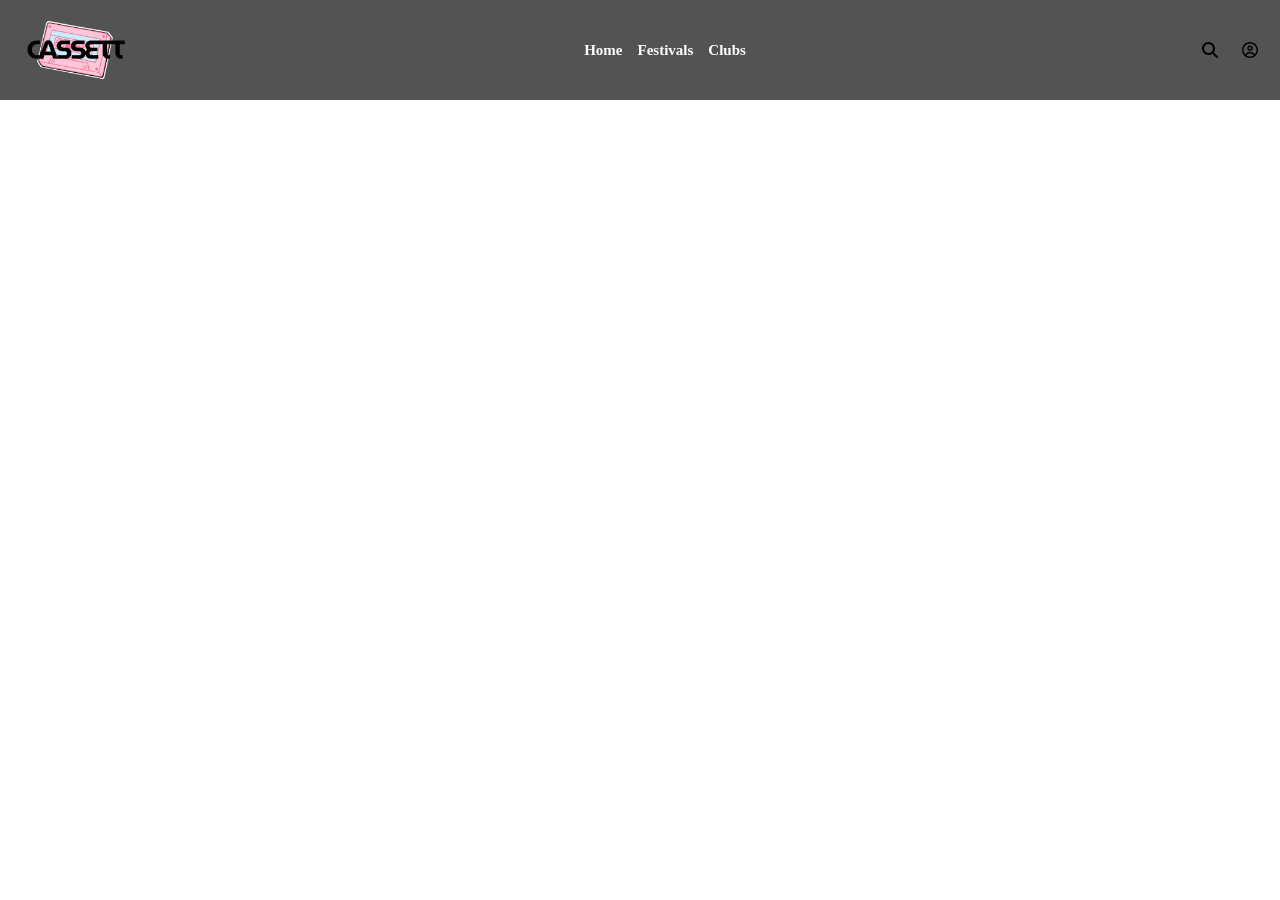
==== clubs.html @ 940c4e85 "festivals" ====
<!DOCTYPE html>
<html lang="en">
<head>
    <meta charset="UTF-8">
    <meta name="viewport" content="width=device-width, initial-scale=1.0">
    <title>Document</title>

    <link rel="stylesheet" href="clubs.css">
    <link rel="stylesheet" href="style.css">




</head>
<body>

    <header>

         <nav class="navegacion">

            <a href=""><img class="logo" src="./img/2.png" alt=""></a>

            <ul class="menu">

                <li><a href="index.html">Home</a></li>
                <li><a href="festivals.html">Festivals</a></li>
                <li><a href="clubs.html">Clubs</a></li>

            </ul>

            <ul class="compras">

                <a href=""><img class="menucompras" src="./img/magnifying-glass-solid-full.svg" alt=""></a>
                <a href=""><img class="menucompras" src="./img/circle-user-regular-full.svg" alt=""></a>

            </ul>

        </nav>
    </header>

    <main></main>

    <footer></footer>
    
</body>
</html>
---- style.css ----
*{

    padding: 0;
    margin: 0;
    box-sizing: border-box;

}

html{

    font-size: 62.5%;
    flex-wrap: wrap;

}

.logo{

    width: 15rem;
    height: 15rem;
    
}

.navegacion{
    
    width: 100%;
    height: 10rem;
    background-color: rgba(0, 0, 0, 0.674);
    display: flex;
    justify-content: space-between;
    align-items: center;
    position: fixed;
    
}

.menu{

    display: flex;
    justify-content: space-between;
    gap: 1.5rem;
    list-style: none;
    text-decoration: none;
    font-size: 1.5rem;
 
}


.compras{

    display: flex;
    padding: 2rem;
    gap: 2rem;
    justify-content: center;

}

img{

    display: flex;
    height: 2rem;

}

a{

    text-decoration: none;
    color: white;
    font-weight: bold;

}

/* ---------------------------------------------------------------- */


main{

    background-color: rgba(0, 0, 0, 0.947);
    
}

h1{
    
    color: white;
    padding: 2rem;
}

h2{
    
    color: white;
    font-size: 3rem;
    padding: 2rem;
    
}

p{

    color: white;
    font-size: 2rem;
    padding: 2rem;

}

.marco{
    
    display: flex;
    height: 100%;
    width: 100%;
    justify-content: center
}

.titiulo{

    position: relative;
    color: white;
}

.galeriabox{

    justify-content:center;
       
}

.richie{

    width: 30%;
    height: 35%;
    margin-left: 10rem;
    margin-top: 5rem;
    transition: .4s;
        
}

.richie:hover{

    transform: scale(1.1);

}

.sven{

    width: 30rem;
    height: 40rem;
    margin-top: 5rem;
    object-fit: cover;
    transition: .4s;

}

.sven:hover{

    transform: scale(1.1);

}

.baum{

    width: 50rem;
    height: 35rem;
    margin-top: 5rem;
    object-fit: cover;
    transition: .4s;
    
}

.baum:hover{

    transform: scale(1.1);
    
}

div{

    display: flex;
   
}

.box{

    display: flex;
    flex-wrap: wrap;
    display: block;
    border: .1rem solid rgba(37, 37, 37, 0.61);
    padding: 2rem;
    text-align: center;  
   
}
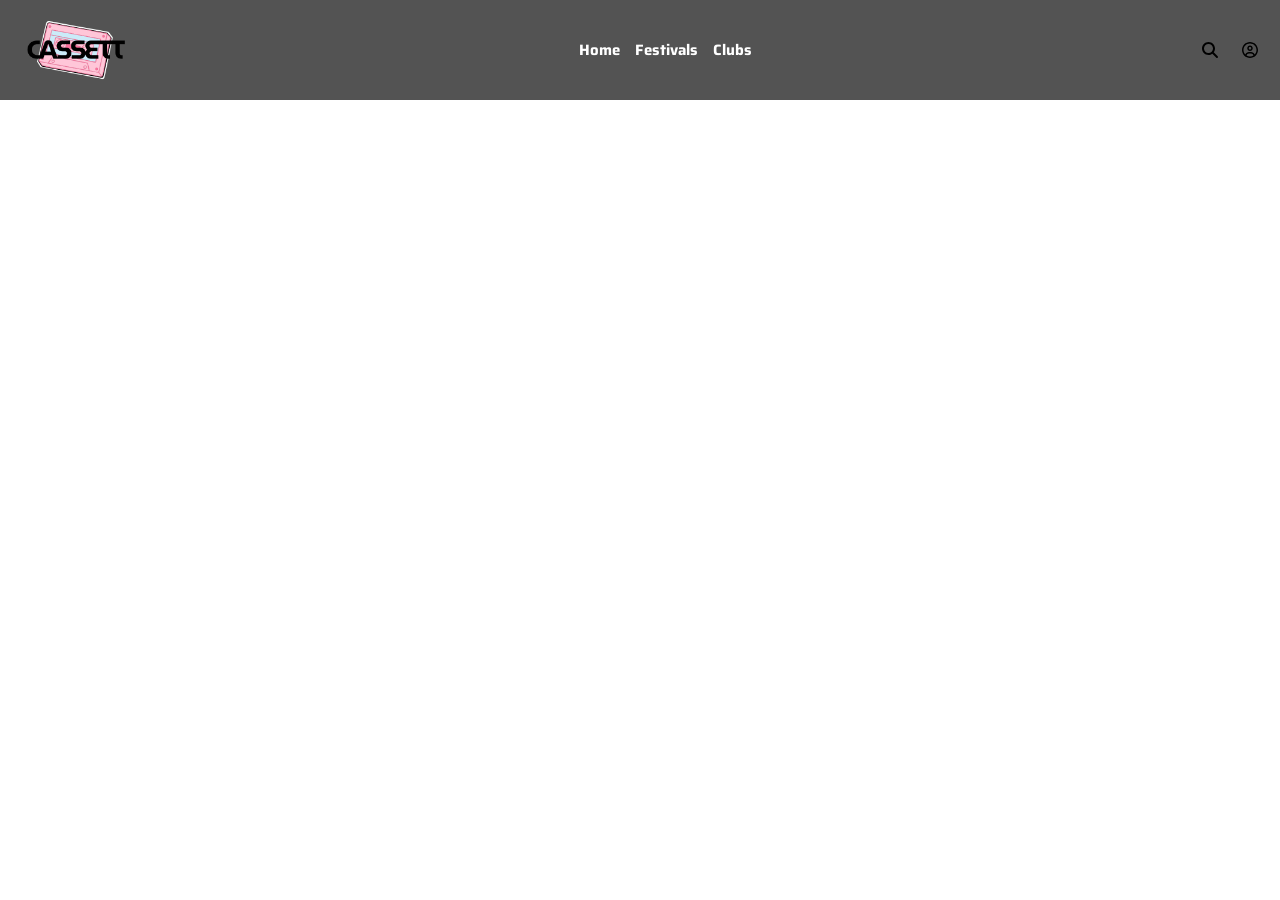
==== commit fa87eeda: "avance" ====
--- a/clubs.html
+++ b/clubs.html
@@ -1,5 +1,6 @@
 <!DOCTYPE html>
 <html lang="en">
+
 <head>
     <meta charset="UTF-8">
     <meta name="viewport" content="width=device-width, initial-scale=1.0">
@@ -7,18 +8,22 @@
 
     <link rel="stylesheet" href="clubs.css">
     <link rel="stylesheet" href="style.css">
+     <link
+        href="https://fonts.googleapis.com/css2?family=Bungee&family=Fredoka:wght@300..700&family=Outfit:wght@100..900&family=Saira+Stencil:ital,wght@0,100..900;1,100..900&family=Saira:ital,wght@0,100..900;1,100..900&family=Ubuntu:ital,wght@0,300;0,400;0,500;0,700;1,300;1,400;1,500;1,700&display=swap"
+        rel="stylesheet">
 
 
 
 
 </head>
+
 <body>
 
     <header>
 
-         <nav class="navegacion">
+        <nav class="navegacion">
 
-            <a href=""><img class="logo" src="./img/2.png" alt=""></a>
+            <a href="index.html"><img class="logo" src="./img/2.png" alt=""></a>
 
             <ul class="menu">
 
@@ -38,9 +43,31 @@
         </nav>
     </header>
 
-    <main></main>
+    <main>
+
+        <h1>Tunnel Pereira</h1>
+        <p>An outdoor place with extended hours, without ostentatious luxuries or “VIP” areas. Today we live in the
+            ruins of an abandoned motel devoured by nature. On its entrance road you cross a tunnel that is under a
+            National road. This is how our name was born, and that is where our main stage resides.
+
+            Our club, specialized in Electronic music, has been a space that has most driven by the growth of the local
+            scene in the last 5 years. We have had the participation of more than 15 Pereiran groups, the presence of
+            more than 300 national artists and more than 250 international artists from many countries such as Japan,
+            Germany, Italy, among them.
+
+            Every day we work for a safe and inclusive space, where characteristics such as gender, race or religion are
+            superfluous. At Tunnel if you are willing to enjoy and respect, you are always welcome. This has led us to
+            have more than 13,000 registered members who have laughed and danced on the stages, which as of to date, are
+            already 4 stages that are in constant transformation.</p>
+
+
+
+
+
+    </main>
 
     <footer></footer>
-    
+
 </body>
+
 </html>
--- a/style.css
+++ b/style.css
@@ -10,6 +10,13 @@
 
     font-size: 62.5%;
     flex-wrap: wrap;
+    font-family: saira-
+    uniquifier;
+    font-family: "Saira", sans-serif;
+    font-optical-sizing: auto;
+    font-weight: weight;
+    font-style: normal;
+    font-variation-settings: "wdth" 100;;
 
 }
 
@@ -17,11 +24,11 @@
 
     width: 15rem;
     height: 15rem;
-    
+
 }
 
 .navegacion{
-    
+
     width: 100%;
     height: 10rem;
     background-color: rgba(0, 0, 0, 0.674);
@@ -29,7 +36,7 @@
     justify-content: space-between;
     align-items: center;
     position: fixed;
-    
+
 }
 
 .menu{
@@ -40,7 +47,7 @@
     list-style: none;
     text-decoration: none;
     font-size: 1.5rem;
- 
+
 }
 
 
@@ -71,24 +78,31 @@
 /* ---------------------------------------------------------------- */
 
 
+.fondo{
+
+    width: 100%;
+    height: 100%;
+    /* background-image: url(./img/); */
+}
+
 main{
 
-    background-color: rgba(0, 0, 0, 0.947);
-    
+    background-color:transparent;
+
 }
 
 h1{
-    
+
     color: white;
     padding: 2rem;
 }
 
 h2{
-    
+
     color: white;
     font-size: 3rem;
     padding: 2rem;
-    
+
 }
 
 p{
@@ -96,16 +110,40 @@
     color: white;
     font-size: 2rem;
     padding: 2rem;
-
+    text-align: justify;
+
+}
+
+.precios{
+
+
+    text-align: center;
 }
 
 .marco{
-    
+
     display: flex;
     height: 100%;
     width: 100%;
     justify-content: center
 }
+.hero {
+    position: relative;
+}
+.fondo{
+
+    height: 100%;
+    width: 100%;
+    position: absolute;
+    z-index: -1;
+}
+
+.marcoparty{
+
+    display: flex;
+    padding: 0rem 2rem 5rem 2rem;
+    display: block;
+}
 
 .titiulo{
 
@@ -116,18 +154,52 @@
 .galeriabox{
 
     justify-content:center;
-       
+
 }
 
 .richie{
 
-    width: 30%;
-    height: 35%;
-    margin-left: 10rem;
+    width: 500px;
+    height: 700px;
     margin-top: 5rem;
     transition: .4s;
-        
-}
+
+}
+
+
+article{
+    display: flex;
+    flex-direction: column;
+    justify-content: center;
+    align-items: center;
+    margin-right: 20rem;
+
+}
+
+.ventana{
+
+    width: 70%;
+    height: 90%;
+    background-color: rgba(0, 0, 0, 0.94);
+    margin: auto;
+    text-align: center;
+
+}
+
+.close{
+
+
+}
+
+.richiemodal{
+
+    width: 34rem;
+    height: 45rem;
+    margin: auto;
+
+
+}
+
 
 .richie:hover{
 
@@ -139,6 +211,8 @@
 
     width: 30rem;
     height: 40rem;
+    display: block;
+    margin: auto;
     margin-top: 5rem;
     object-fit: cover;
     transition: .4s;
@@ -148,6 +222,14 @@
 .sven:hover{
 
     transform: scale(1.1);
+
+}
+
+.svenmodalimg{
+
+    width: 34rem;
+    height: 46rem;
+    margin: auto;
 
 }
 
@@ -158,19 +240,42 @@
     margin-top: 5rem;
     object-fit: cover;
     transition: .4s;
-    
+
 }
 
 .baum:hover{
 
     transform: scale(1.1);
-    
+
+}
+
+.baummodal{
+
+    width: 34rem;
+    height: 46rem;
+    margin: auto;
+}
+
+.baumimg{
+
+    width: 90rem;
+    height: 46rem;
+    margin: auto;
+}
+
+button{
+
+    background-color: rgba(255, 255, 255, 0.833);
+    padding: 1rem 2rem ;
+    border-radius: 1rem 1rem 1rem 1rem;
+    font-weight: bold;
+
 }
 
 div{
 
     display: flex;
-   
+
 }
 
 .box{
@@ -180,7 +285,38 @@
     display: block;
     border: .1rem solid rgba(37, 37, 37, 0.61);
     padding: 2rem;
-    text-align: center;  
-   
-}
-
+    text-align: center;
+
+}
+
+.musica{
+
+    padding: 5rem 0rem 15rem 0rem;
+    gap: 5rem;
+    justify-content: center;
+
+}
+
+.newmusic{
+
+    border: .1rem solid rgb(105, 103, 103);
+    text-align: center;
+    align-items: center;
+    padding: 2rem 2rem 0rem 2rem;
+    border-radius: 2rem;
+    flex-wrap: wrap;
+    background-color: rgba(31, 30, 30, 0.529);
+    height: 50rem;
+    width: 50rem;
+    justify-content: center;
+    
+}
+
+.album{
+
+    height: 20rem;
+    height: 40em;
+    border-radius: 2rem;
+    
+
+}
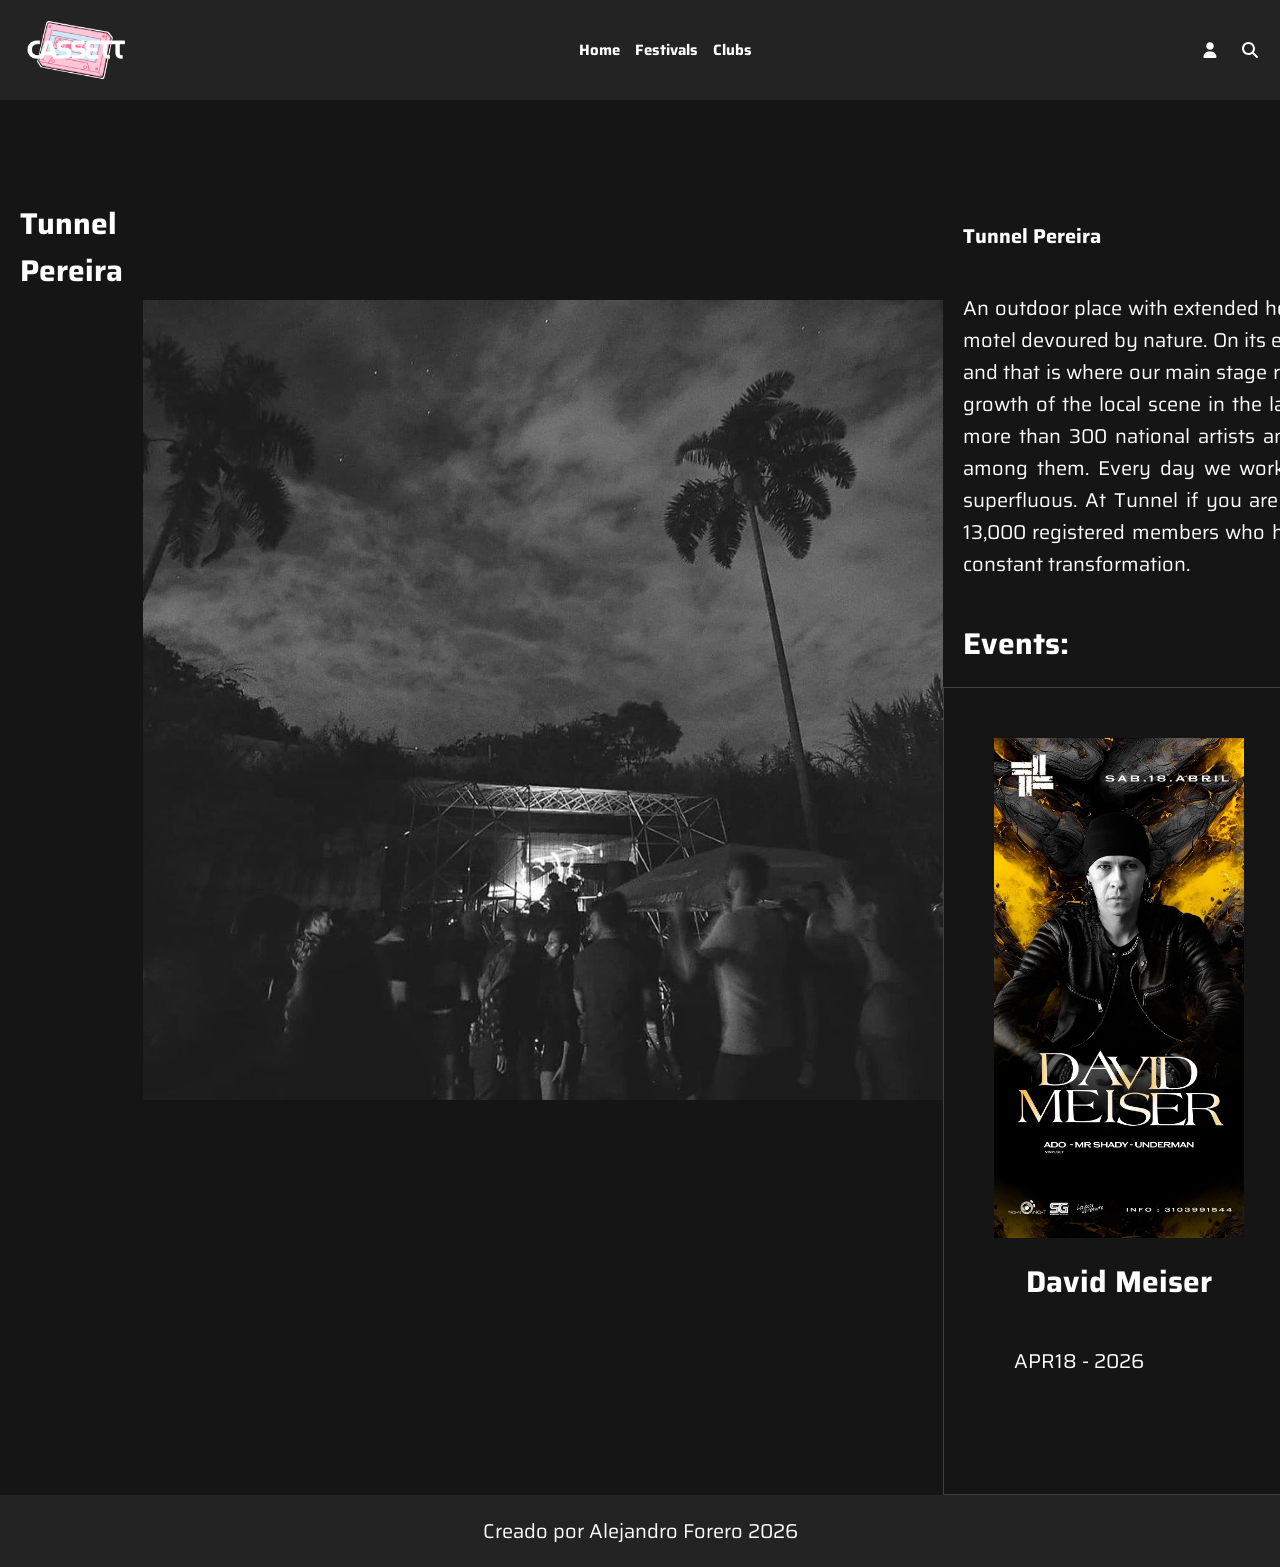
==== commit 78ccad1b: "clubs y arreglos" ====
--- a/clubs.html
+++ b/clubs.html
@@ -8,7 +8,7 @@
 
     <link rel="stylesheet" href="clubs.css">
     <link rel="stylesheet" href="style.css">
-     <link
+    <link
         href="https://fonts.googleapis.com/css2?family=Bungee&family=Fredoka:wght@300..700&family=Outfit:wght@100..900&family=Saira+Stencil:ital,wght@0,100..900;1,100..900&family=Saira:ital,wght@0,100..900;1,100..900&family=Ubuntu:ital,wght@0,300;0,400;0,500;0,700;1,300;1,400;1,500;1,700&display=swap"
         rel="stylesheet">
 
@@ -23,7 +23,7 @@
 
         <nav class="navegacion">
 
-            <a href="index.html"><img class="logo" src="./img/2.png" alt=""></a>
+            <a href="index.html"><img class="logo" src=".//img/G ..png" alt=""></a>
 
             <ul class="menu">
 
@@ -35,8 +35,8 @@
 
             <ul class="compras">
 
-                <a href=""><img class="menucompras" src="./img/magnifying-glass-solid-full.svg" alt=""></a>
-                <a href=""><img class="menucompras" src="./img/circle-user-regular-full.svg" alt=""></a>
+                <a href=""><img class="menucompras" src="./img/user-solid-full.svg" alt=""></a>
+                <a href=""><img class="menucompras" src="./img/magnifying-glass-solid-full (1).svg" alt=""></a>
 
             </ul>
 
@@ -45,28 +45,82 @@
 
     <main>
 
-        <h1>Tunnel Pereira</h1>
-        <p>An outdoor place with extended hours, without ostentatious luxuries or “VIP” areas. Today we live in the
-            ruins of an abandoned motel devoured by nature. On its entrance road you cross a tunnel that is under a
-            National road. This is how our name was born, and that is where our main stage resides.
 
-            Our club, specialized in Electronic music, has been a space that has most driven by the growth of the local
-            scene in the last 5 years. We have had the participation of more than 15 Pereiran groups, the presence of
-            more than 300 national artists and more than 250 international artists from many countries such as Japan,
-            Germany, Italy, among them.
+        <div class="tunnelcard">
 
-            Every day we work for a safe and inclusive space, where characteristics such as gender, race or religion are
-            superfluous. At Tunnel if you are willing to enjoy and respect, you are always welcome. This has led us to
-            have more than 13,000 registered members who have laughed and danced on the stages, which as of to date, are
-            already 4 stages that are in constant transformation.</p>
+            <h2 class="tunneltitulo">Tunnel Pereira</h2>
+
+            <img class="tunnelfoto" src="./img/tunnel2.jpg" alt="">
+
+            <div class="tunnelinfo">
+
+                <h1>Tunnel Pereira</h1>
+
+                <p> An outdoor place with extended hours, without ostentatious luxuries or “VIP” areas. Today we live in
+                    the ruins of an abandoned motel devoured by nature. On its entrance road you cross a tunnel that is
+                    under a National road. This is how our name was born, and that is where our main stage resides.
+
+                    Our club, specialized in Electronic music, has been a space that has most driven by the growth of
+                    the local scene in the last 5 years. We have had the participation of more than 15 Pereiran groups,
+                    the
+                    presence of more than 300 national artists and more than 250 international artists from many
+                    countries such as
+                    Japan, Germany, Italy, among them.
+                    Every day we work for a safe and inclusive space, where characteristics such as gender, race or
+                    religion are superfluous. At Tunnel if you are willing to enjoy and respect, you are always welcome.
+                    This has led us to have more than 13,000 registered members who have laughed and danced on the
+                    stages, which as of to
+                    date, are already 4 stages that are in constant transformation.
+                </p>
+
+                <h2>Events:</h2>
 
 
+                <div class="tunnelevents">
+
+                    <div class="tunnel1">
+
+                        <img class="tunnel1img" src="./img/tunnel1David+Meiser+flyer+tunnel+historia.jpg.webp" alt="">
+
+                        <h2>David Meiser</h2>
+                        <p>APR18 - 2026</p>
+
+
+                    </div>
+                    <div class="tunnel1">
+
+                        <img class="tunnel1img" src="./img/tunnel2Flyer-historiatunnel.webp" alt="">
+
+                        <h2>Aniversario Lunary</h2>
+                        <p>MAY01 - 2026</p>
+
+                    </div>
+                    <div class="tunnel1">
+
+                        <img class="tunnel1img" src="./img/tunnel3Matteria+x+Under+Club+videoflyer-2.webp" alt="">
+
+                        <h2>Matteria X Under Club</h2>
+                        <p>MAY23 - 2026</p>
+
+
+                    </div>
+
+
+                </div>
+
+            </div>
+
+        </div>
 
 
 
     </main>
 
-    <footer></footer>
+    <footer>
+
+        <p class="derechos">Creado por Alejandro Forero 2026</p>
+
+    </footer>
 
 </body>
 
--- a/clubs.css
+++ b/clubs.css
@@ -0,0 +1,68 @@
+*{
+
+    padding: 0;
+    margin: 0;
+    box-sizing: border-box;
+
+}
+
+html{
+
+    font-size: 62.5%;
+    flex-wrap: wrap;
+
+}
+
+main{
+
+    min-height: 100vh;
+}
+
+.tunneltitulo{
+
+    padding-top: 10rem ;
+}
+
+.tunnelfoto{
+
+    width: 100rem;
+    height: 100rem;
+    padding-top: 20rem;
+}
+
+.tunnelinfo{
+
+    display: block;
+    padding-top: 10rem;
+
+}
+
+.tunnelevents{
+
+   gap: 5rem;
+   transform: ;
+}
+
+.tunnel1{
+
+    display: block;
+    text-align: center;
+    border: .1rem solid rgb(66, 63, 63);
+    padding: 5rem;
+    transition: .4s;
+}
+
+.tunnel1:hover{
+
+    transform: scale(1.1)
+}
+
+.tunnel1img{
+
+    height: 50rem;
+}
+
+footer{
+
+    background-color: rgba(0, 0, 0, 0.864);
+}
--- a/style.css
+++ b/style.css
@@ -31,11 +31,11 @@
 
     width: 100%;
     height: 10rem;
-    background-color: rgba(0, 0, 0, 0.674);
+    background-color: rgba(0, 0, 0, 0.864);
     display: flex;
     justify-content: space-between;
     align-items: center;
-    position: fixed;
+    /* position: fixed; */
 
 }
 
@@ -87,8 +87,8 @@
 
 main{
 
-    background-color:transparent;
-
+    background-color: rgba(0, 0, 0, 0.918);
+    min-height: 100vh;
 }
 
 h1{
@@ -126,16 +126,6 @@
     height: 100%;
     width: 100%;
     justify-content: center
-}
-.hero {
-    position: relative;
-}
-.fondo{
-
-    height: 100%;
-    width: 100%;
-    position: absolute;
-    z-index: -1;
 }
 
 .marcoparty{
@@ -318,5 +308,17 @@
     height: 40em;
     border-radius: 2rem;
     
-
-}
+}
+
+footer{
+
+    background-color: rgba(0, 0, 0, 0.864);
+
+}
+
+.derechos{
+
+    text-align: center;
+
+
+}
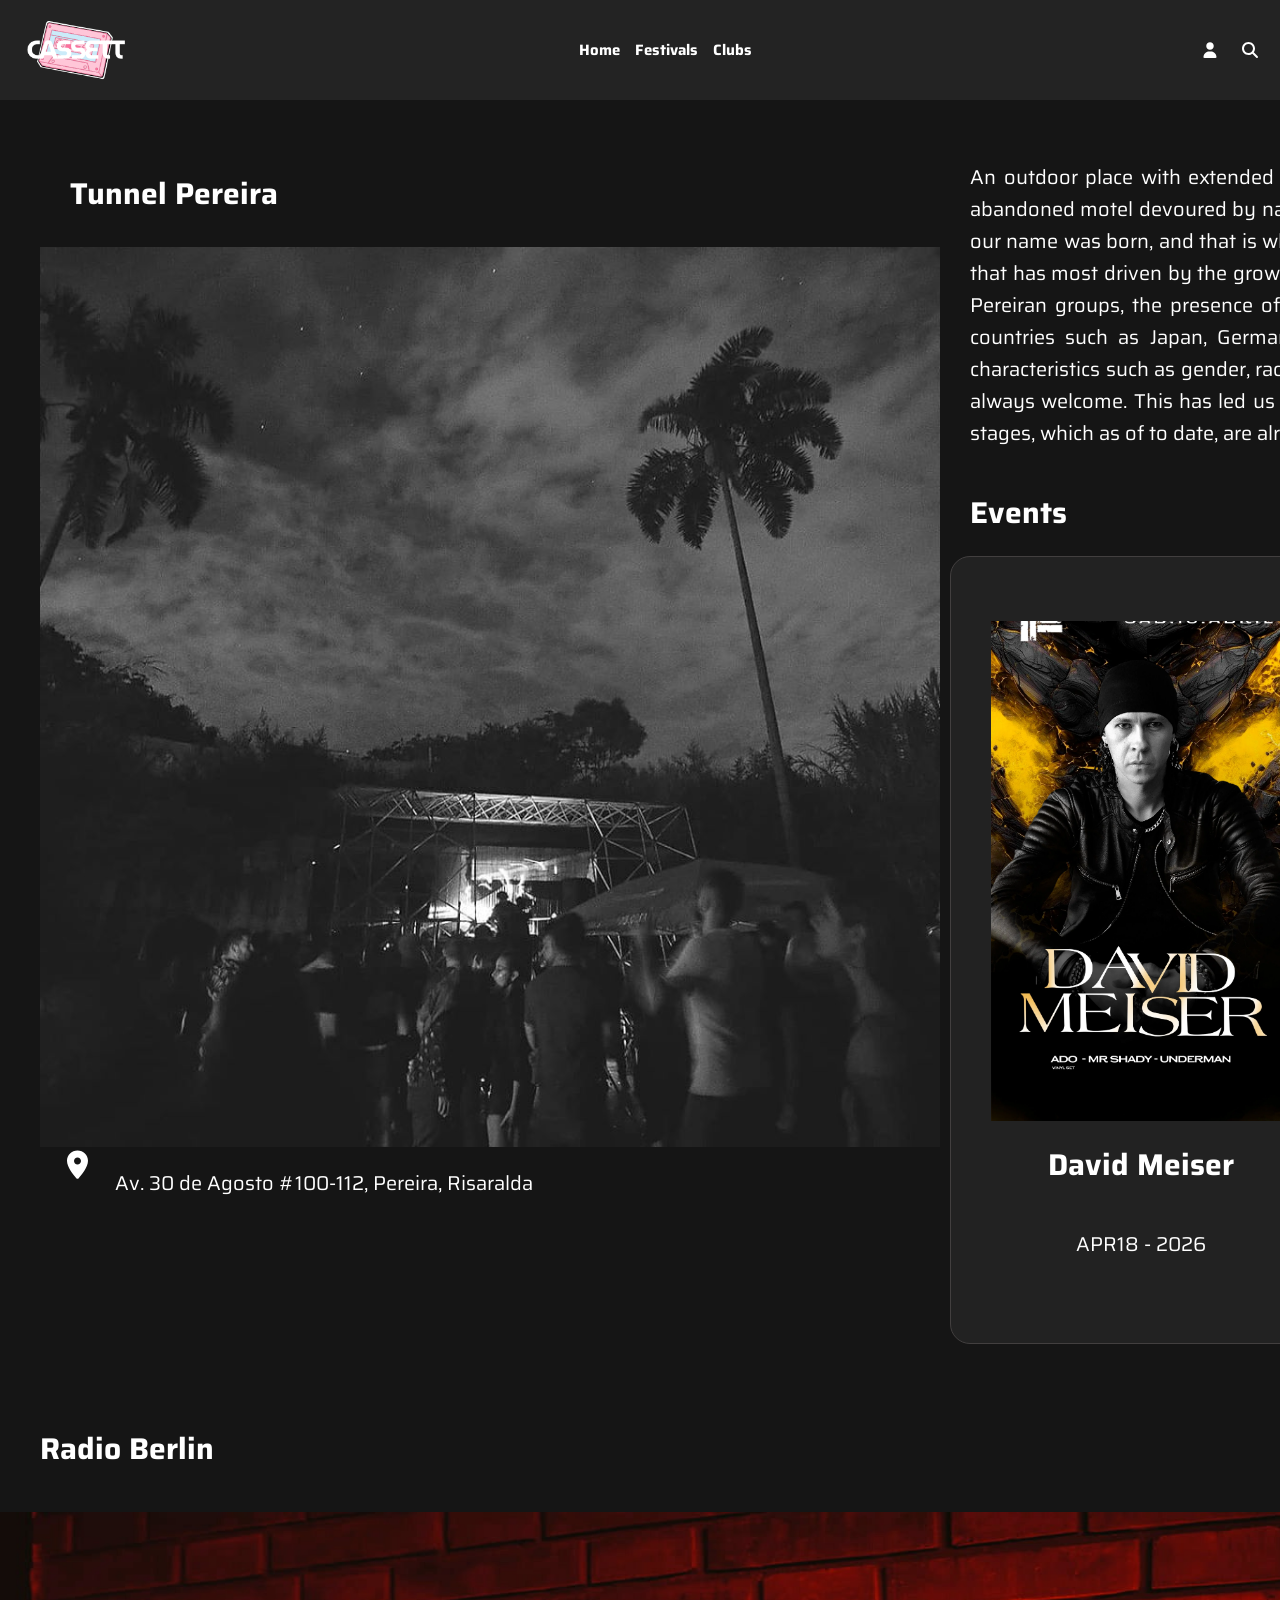
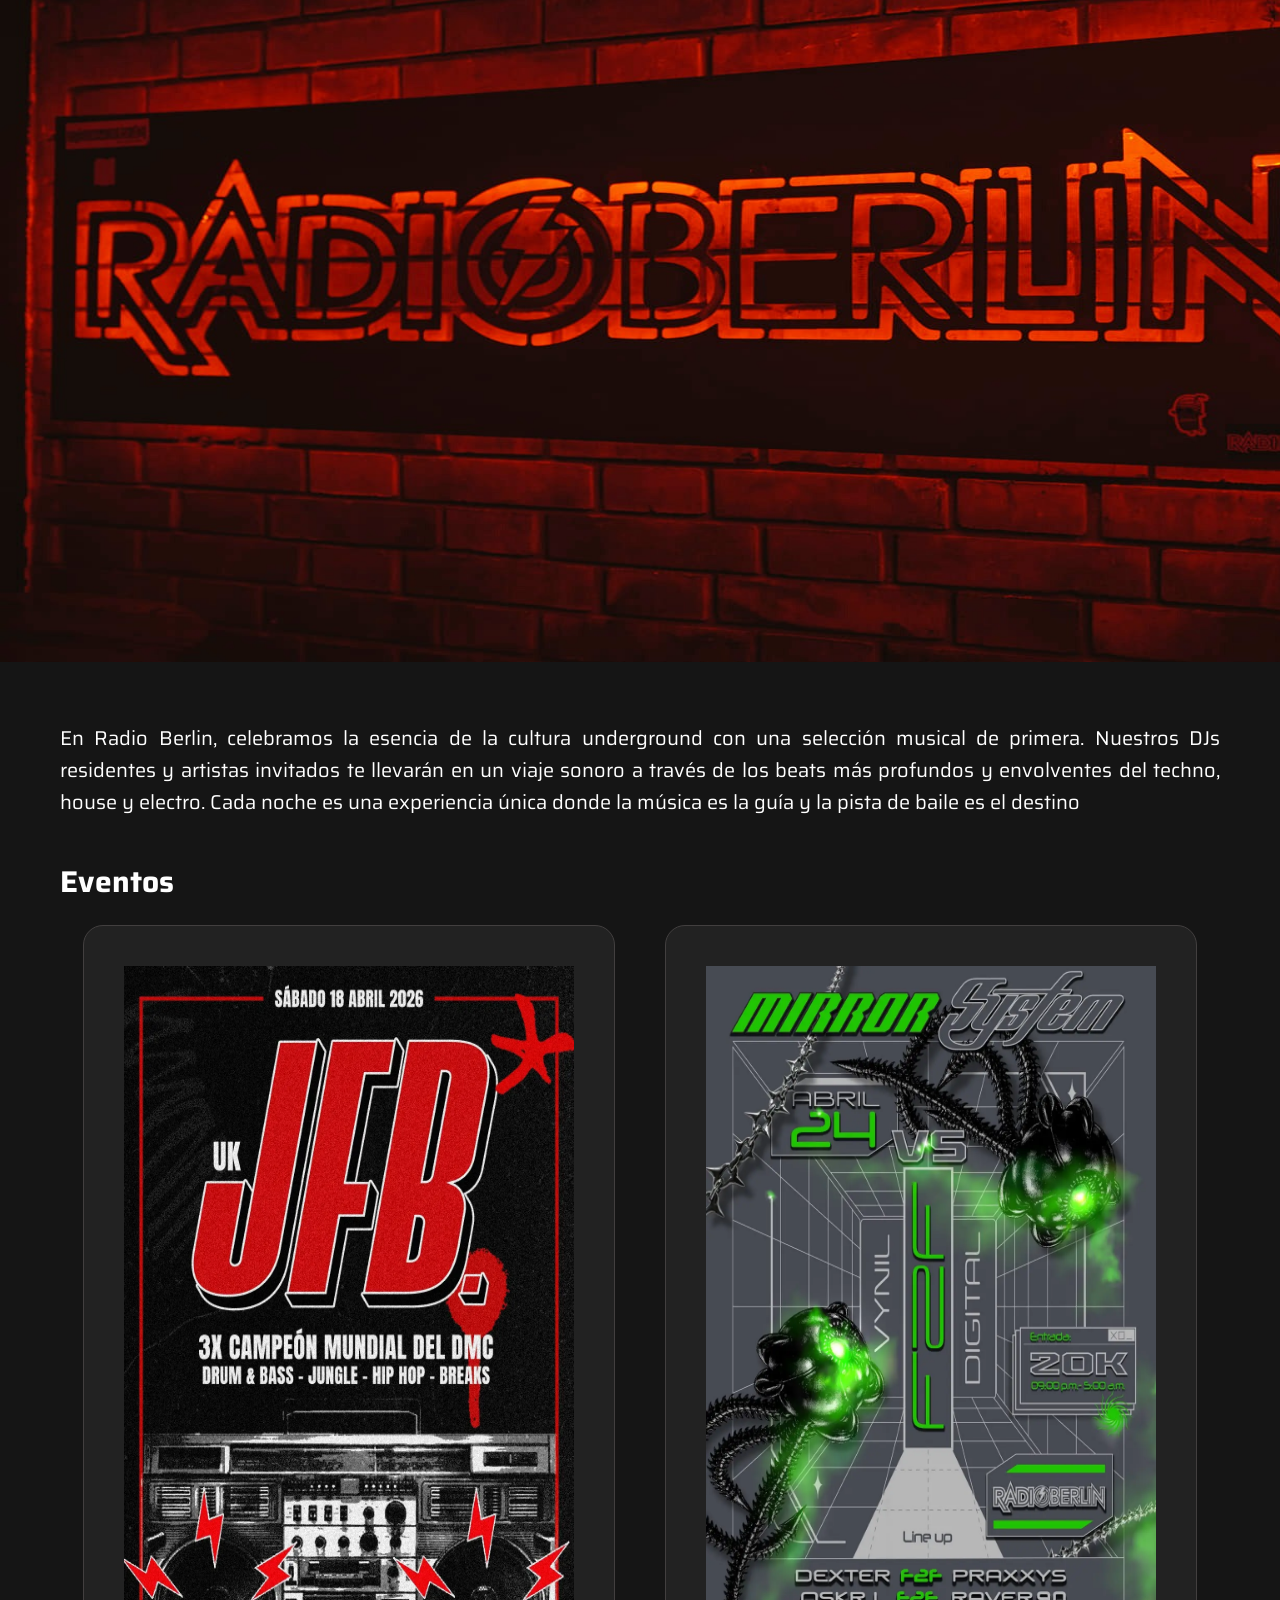
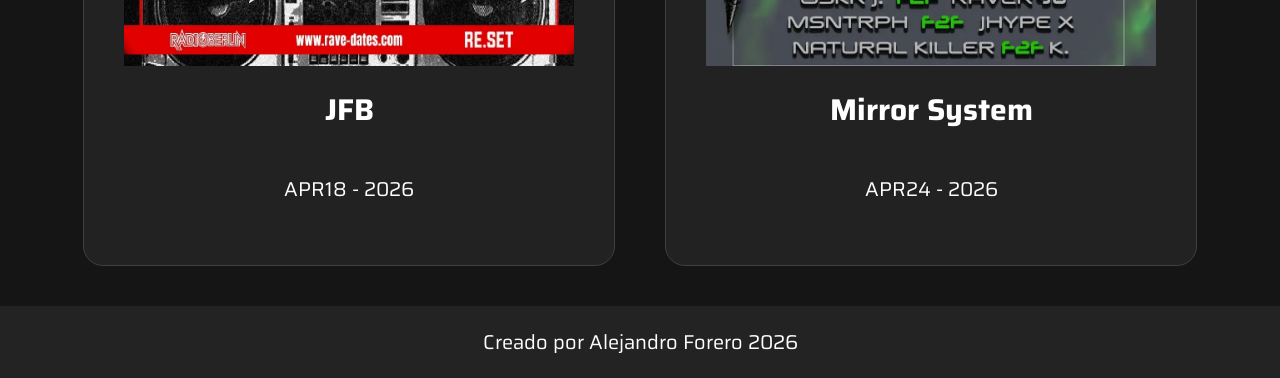
==== commit 1a46c6a8: "segundo club" ====
--- a/clubs.html
+++ b/clubs.html
@@ -41,79 +41,156 @@
             </ul>
 
         </nav>
+
     </header>
 
+
+
+
     <main>
 
 
-        <div class="tunnelcard">
-
-            <h2 class="tunneltitulo">Tunnel Pereira</h2>
-
-            <img class="tunnelfoto" src="./img/tunnel2.jpg" alt="">
-
-            <div class="tunnelinfo">
-
-                <h1>Tunnel Pereira</h1>
-
-                <p> An outdoor place with extended hours, without ostentatious luxuries or “VIP” areas. Today we live in
-                    the ruins of an abandoned motel devoured by nature. On its entrance road you cross a tunnel that is
-                    under a National road. This is how our name was born, and that is where our main stage resides.
-
-                    Our club, specialized in Electronic music, has been a space that has most driven by the growth of
-                    the local scene in the last 5 years. We have had the participation of more than 15 Pereiran groups,
-                    the
-                    presence of more than 300 national artists and more than 250 international artists from many
-                    countries such as
-                    Japan, Germany, Italy, among them.
-                    Every day we work for a safe and inclusive space, where characteristics such as gender, race or
-                    religion are superfluous. At Tunnel if you are willing to enjoy and respect, you are always welcome.
-                    This has led us to have more than 13,000 registered members who have laughed and danced on the
-                    stages, which as of to
-                    date, are already 4 stages that are in constant transformation.
+        <div class="tunnelpereira">
+
+
+
+            <div class="tunnel">
+
+                <h2 class="tunneltitulo">Tunnel Pereira</h2>
+
+                <img class="tunnelfoto" src="./img/tunnel2.jpg" alt="">
+
+                <div class="lacation">
+
+                    <img class="pin" src="./img/location-dot-solid-full.svg" alt="">
+
+                    <p>Av. 30 de Agosto #100-112, Pereira, Risaralda</p>
+
+                </div>
+
+            </div>
+
+            <div class="tunnelcard">
+
+                <div class="tunnelinfo">
+
+                    <p> An outdoor place with extended hours, without ostentatious luxuries or “VIP” areas. Today we
+                        live in
+                        the ruins of an abandoned motel devoured by nature. On its entrance road you cross a tunnel that
+                        is
+                        under a National road. This is how our name was born, and that is where our main stage resides.
+
+                        Our club, specialized in Electronic music, has been a space that has most driven by the growth
+                        of
+                        the local scene in the last 5 years. We have had the participation of more than 15 Pereiran
+                        groups,
+                        the presence of more than 300 national artists and more than 250 international artists from many
+                        countries such as Japan, Germany, Italy, among them.
+
+                        Every day we work for a safe and inclusive space, where characteristics such as gender, race or
+                        religion are superfluous. At Tunnel if you are willing to enjoy and respect, you are always
+                        welcome.
+                        This has led us to have more than 13,000 registered members who have laughed and danced on the
+                        stages, which as of to date, are already 4 stages that are in constant transformation.
+                    </p>
+
+
+                    <h2>Events</h2>
+
+
+                    <div class="tunnelevents">
+
+                        <div class="tunnel1">
+
+                            <img class="tunnel1img" src="./img/tunnel1David+Meiser+flyer+tunnel+historia.jpg.webp"
+                                alt="">
+
+                            <h2>David Meiser</h2>
+                            <p>APR18 - 2026</p>
+
+                        </div>
+
+                        <div class="tunnel1">
+
+                            <img class="tunnel1img" src="./img/tunnel2Flyer-historiatunnel.webp" alt="">
+
+                            <h2>Aniversario Lunary</h2>
+                            <p>MAY01 - 2026</p>
+
+                        </div>
+
+                        <div class="tunnel1">
+
+                            <img class="tunnel1img" src="./img/tunnel3Matteria+x+Under+Club+videoflyer-2.webp" alt="">
+
+                            <h2>Matteria X Under Club</h2>
+                            <p>MAY23 - 2026</p>
+
+                        </div>
+
+                    </div>
+
+                </div>
+
+            </div>
+
+        </div>
+
+
+        <div class="radio">
+
+            <h2 class="radiotitulo">Radio Berlin</h2>
+            <img class="radioimg" src="./img/radioberlin476783879_1069256911883379_5062491275818342739_n.jpg" alt="">
+
+
+        </div>
+
+
+        <div class="radioberlin">
+
+            <div class="radioberlincard">
+
+
+                <p> En Radio Berlin, celebramos la esencia de la cultura underground con una selección musical de
+                    primera.
+                    Nuestros DJs residentes y artistas invitados te llevarán en un viaje sonoro a través de los beats
+                    más
+                    profundos y envolventes del techno, house y electro. Cada noche es una experiencia única donde la
+                    música
+                    es la guía y la pista de baile es el destino
                 </p>
 
-                <h2>Events:</h2>
-
-
-                <div class="tunnelevents">
-
-                    <div class="tunnel1">
-
-                        <img class="tunnel1img" src="./img/tunnel1David+Meiser+flyer+tunnel+historia.jpg.webp" alt="">
-
-                        <h2>David Meiser</h2>
+                <h2>Eventos</h2>
+
+                <div class="radioevents">
+
+                    <div class="radio1">
+
+                        <img class="radio3img" src="./img/radio17b87ab3df9e8cbaf0ba1e0e9e5ccabe6038b700e.webp" alt="">
+                        <h2>JFB</h2>
                         <p>APR18 - 2026</p>
 
-
                     </div>
-                    <div class="tunnel1">
-
-                        <img class="tunnel1img" src="./img/tunnel2Flyer-historiatunnel.webp" alt="">
-
-                        <h2>Aniversario Lunary</h2>
-                        <p>MAY01 - 2026</p>
+
+                    <div class="radio1">
+
+                        <img class="radio3img" src="./img/radio24c0135352db8eb794b402d9c4af400a4bb5498f1.webp" alt="">
+                        <h2>Mirror System</h2>
+                        <p>APR24 - 2026</p>
 
                     </div>
-                    <div class="tunnel1">
-
-                        <img class="tunnel1img" src="./img/tunnel3Matteria+x+Under+Club+videoflyer-2.webp" alt="">
-
-                        <h2>Matteria X Under Club</h2>
-                        <p>MAY23 - 2026</p>
-
-
-                    </div>
-
 
                 </div>
 
+
             </div>
 
+
         </div>
 
 
 
+
     </main>
 
     <footer>
--- a/clubs.css
+++ b/clubs.css
@@ -1,4 +1,4 @@
-*{
+* {
 
     padding: 0;
     margin: 0;
@@ -6,63 +6,163 @@
 
 }
 
-html{
+html {
 
     font-size: 62.5%;
     flex-wrap: wrap;
 
 }
 
-main{
+main {
 
     min-height: 100vh;
 }
 
-.tunneltitulo{
-
-    padding-top: 10rem ;
+.tunnelpereira{
+    
+    padding: 4rem;
 }
 
-.tunnelfoto{
+.tunnelcard {
 
-    width: 100rem;
-    height: 100rem;
-    padding-top: 20rem;
+    flex-wrap: wrap;
 }
 
-.tunnelinfo{
+.tunnel {
 
     display: block;
-    padding-top: 10rem;
 
 }
 
-.tunnelevents{
+.tunneltitulo {
 
-   gap: 5rem;
-   transform: ;
+    padding: 3rem;
 }
 
-.tunnel1{
+.tunnelfoto {
+
+    width: 90rem;
+    height: 90rem;
+
+}
+
+.pin {
+
+    height: 3.5rem;
+    padding: 0rem 0rem 0rem 2rem;
+
+}
+
+.location {
+
+    display: flex;
+    justify-content: space-between;
+    align-items: center;
+
+}
+
+.tunnelinfo {
 
     display: block;
-    text-align: center;
-    border: .1rem solid rgb(66, 63, 63);
-    padding: 5rem;
-    transition: .4s;
+    padding: .1rem 1rem;
+
 }
 
-.tunnel1:hover{
+.tunnelevents {
+
+    justify-content: space-between;
+
+}
+
+.tunnel1 {
+
+    display: flex;
+    align-items: center;
+    justify-content: center;
+    flex-direction: column;
+    border: .1rem solid rgb(66, 63, 63);
+    border-radius: 2rem;
+    padding: 4rem;
+    transition: .4s;
+    background-color: rgba(38, 38, 38, 0.773);
+
+}
+
+.tunnel1:hover {
 
     transform: scale(1.1)
 }
 
-.tunnel1img{
+.tunnel1img {
 
+    width: 30rem;
     height: 50rem;
+    object-fit: cover;
+
 }
 
-footer{
+.radioberlin{
+
+    padding: 4rem;
+    
+}
+
+.radio{
+
+    flex-wrap: wrap;
+    display: block;
+}
+
+.radioberlincard{
+
+    flex-wrap: wrap;
+    display: block;
+}
+
+.radiotitulo{
+
+    margin: 2rem;
+}
+
+.radioimg{
+
+    width: 150rem;
+    height: 75rem;
+    margin: auto;
+
+}
+
+.radio3img{
+
+    width: 45rem;
+    height: 70rem;
+    margin: auto;
+
+}
+
+.radioevents{
+
+    justify-content: center;
+    gap: 5rem;
+
+
+}
+
+.radio1{
+
+    display: flex;
+    align-items: center;
+    justify-content: center;
+    flex-direction: column;
+    border: .1rem solid rgb(66, 63, 63);
+    border-radius: 2rem;
+    padding: 4rem;
+    transition: .4s;
+    background-color: rgba(38, 38, 38, 0.773);
+
+}
+
+footer {
 
     background-color: rgba(0, 0, 0, 0.864);
 }
--- a/style.css
+++ b/style.css
@@ -35,7 +35,7 @@
     display: flex;
     justify-content: space-between;
     align-items: center;
-    /* position: fixed; */
+    
 
 }
 
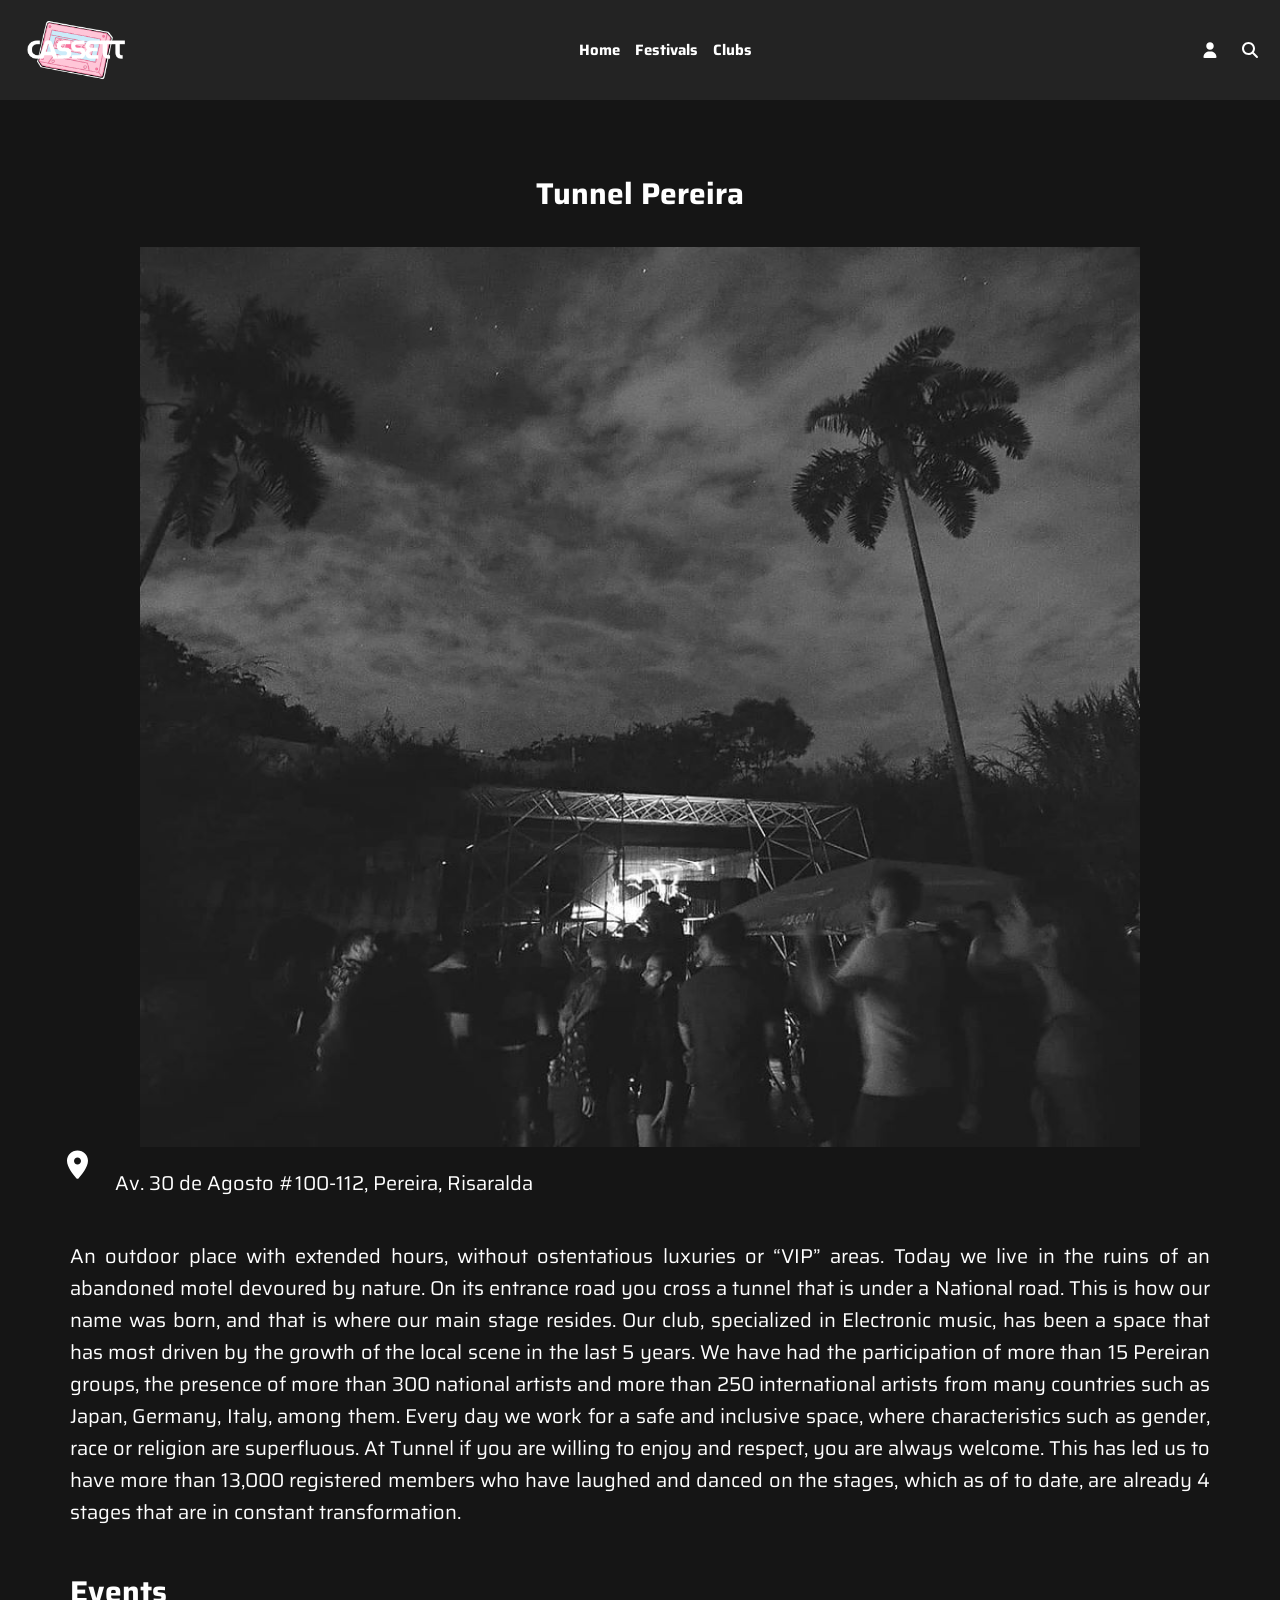
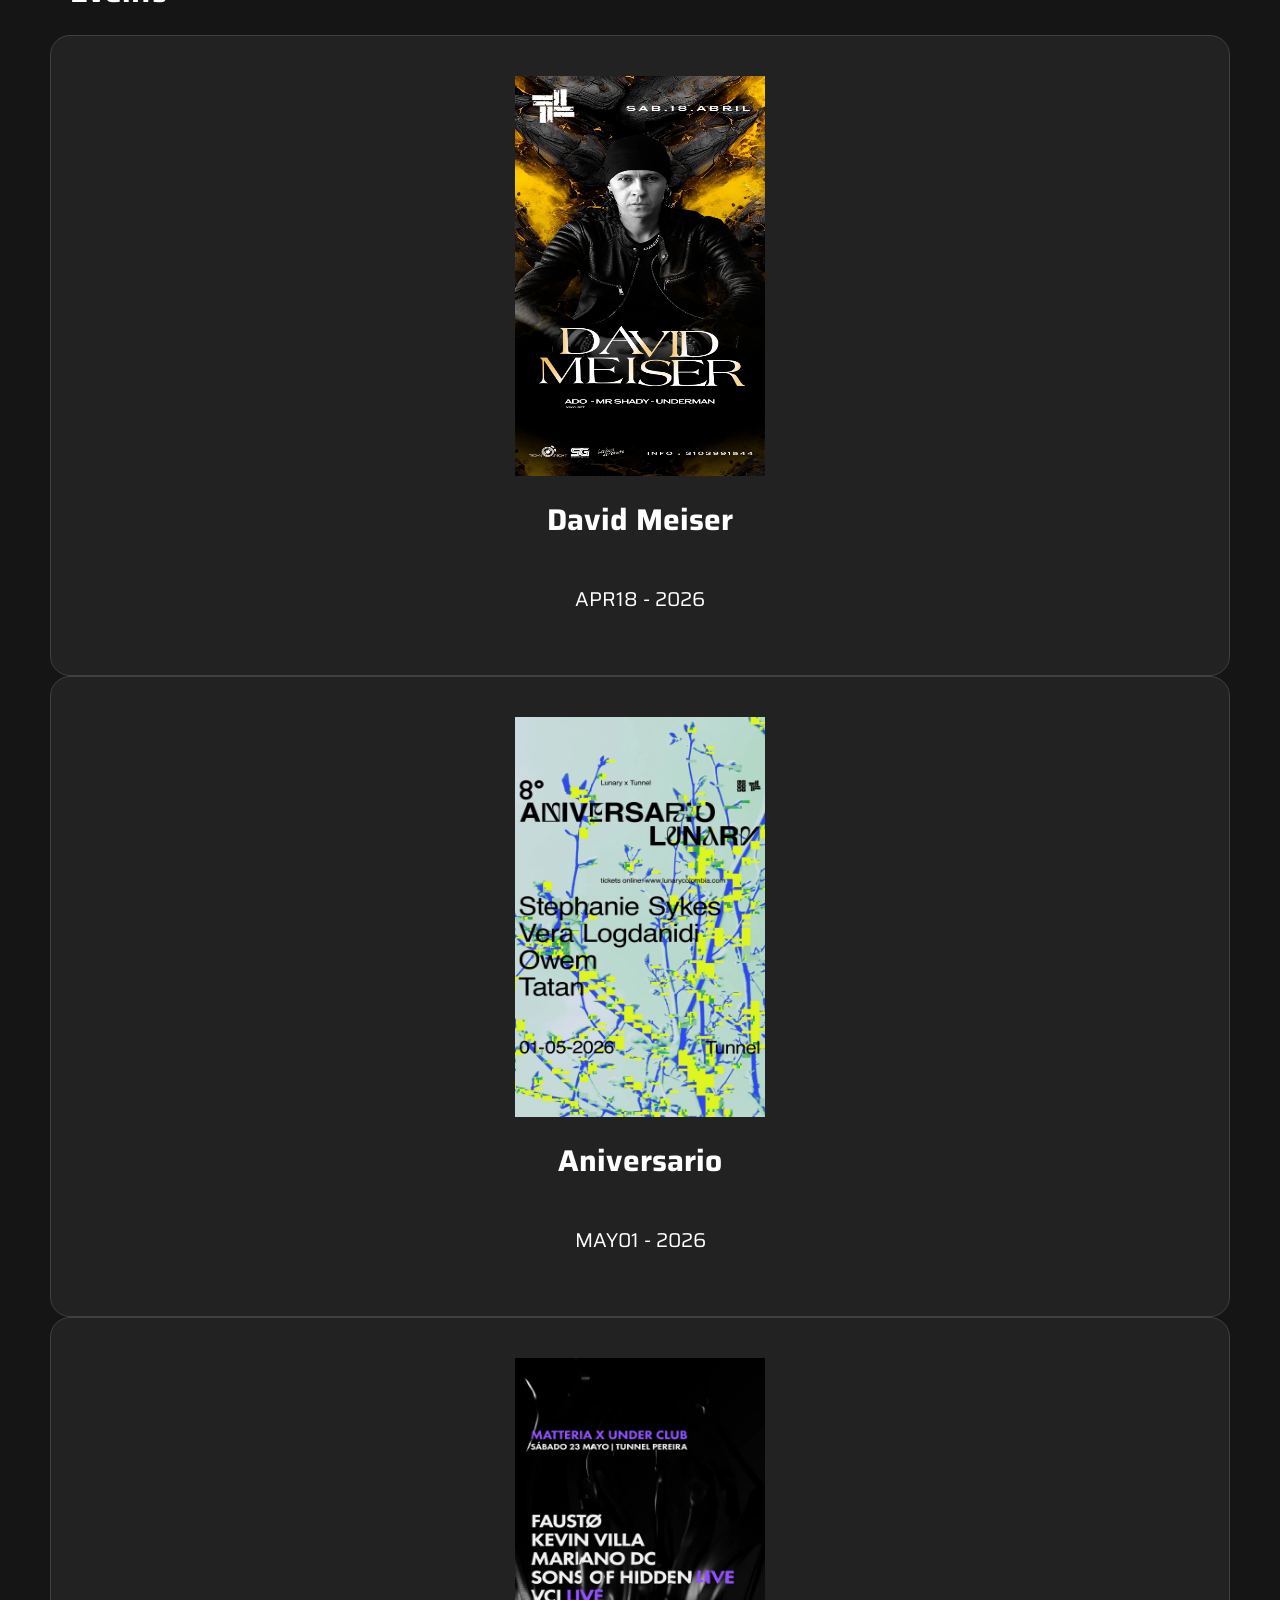
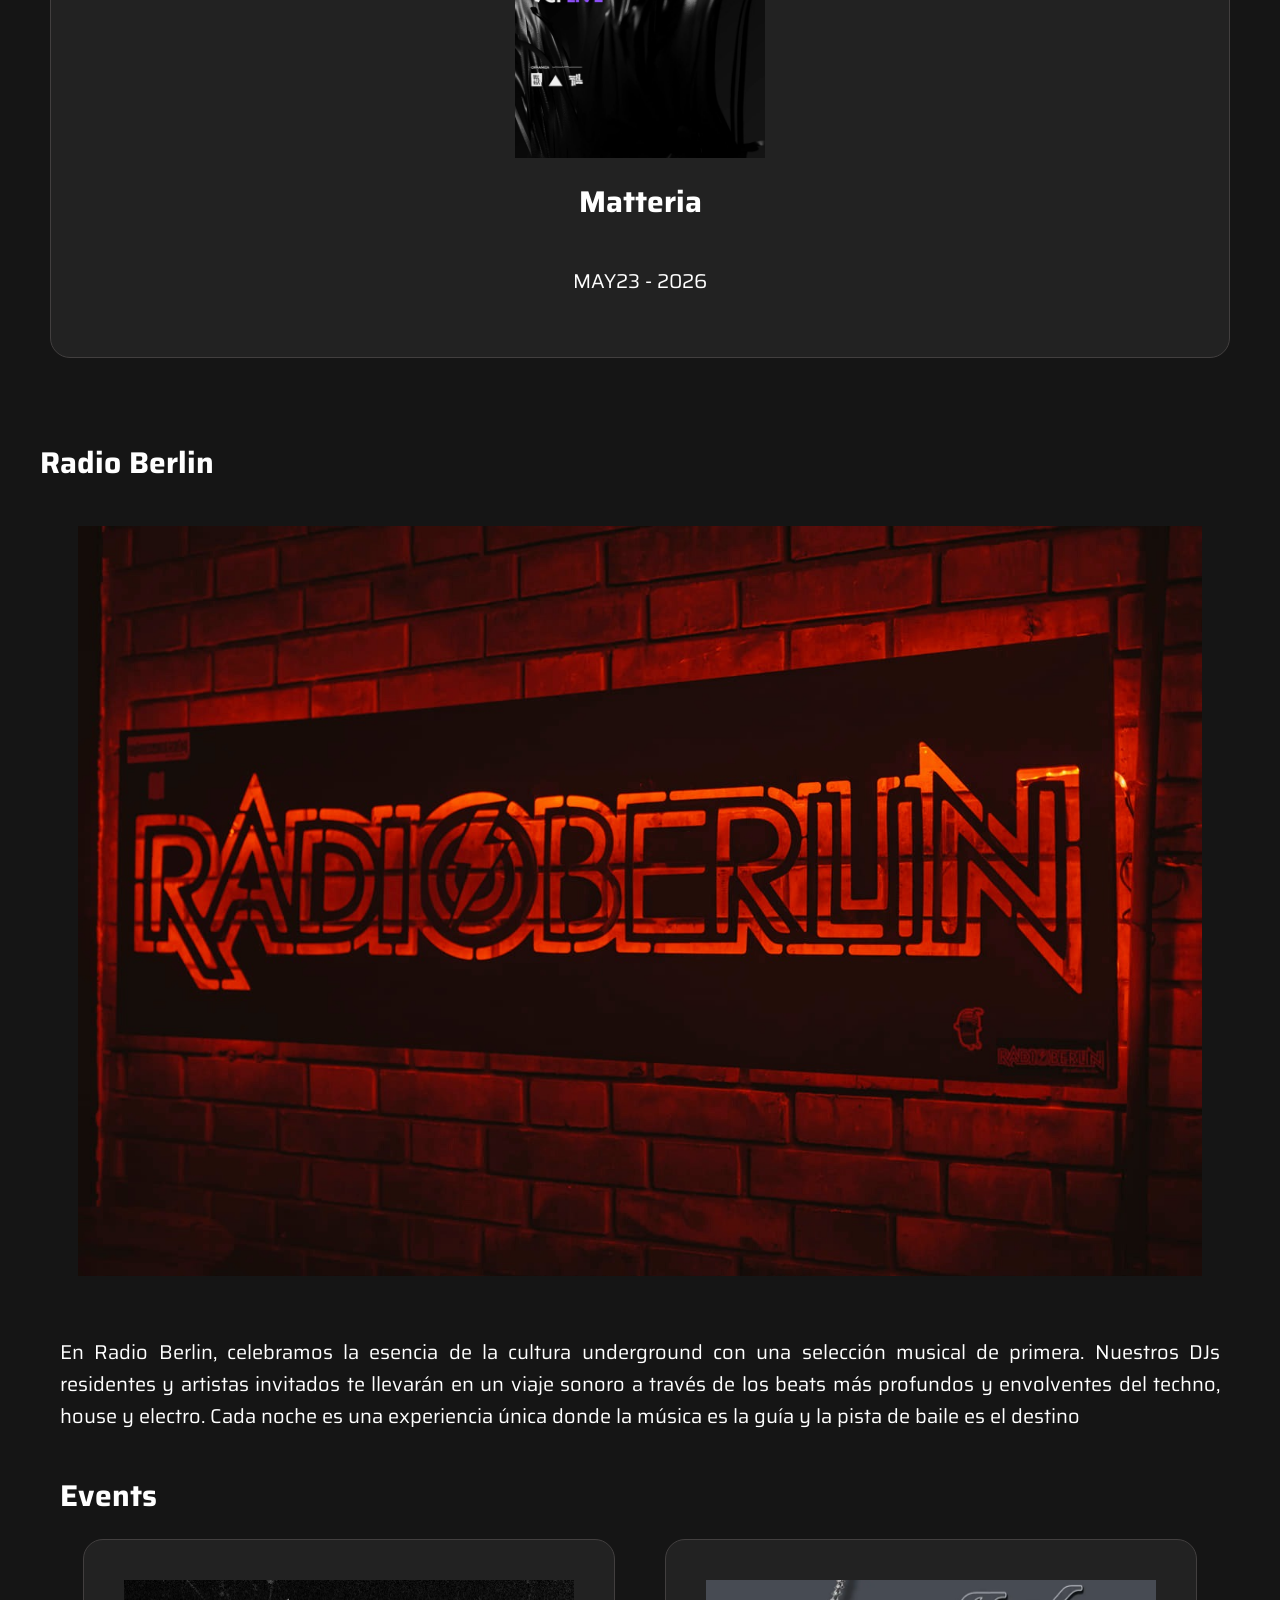
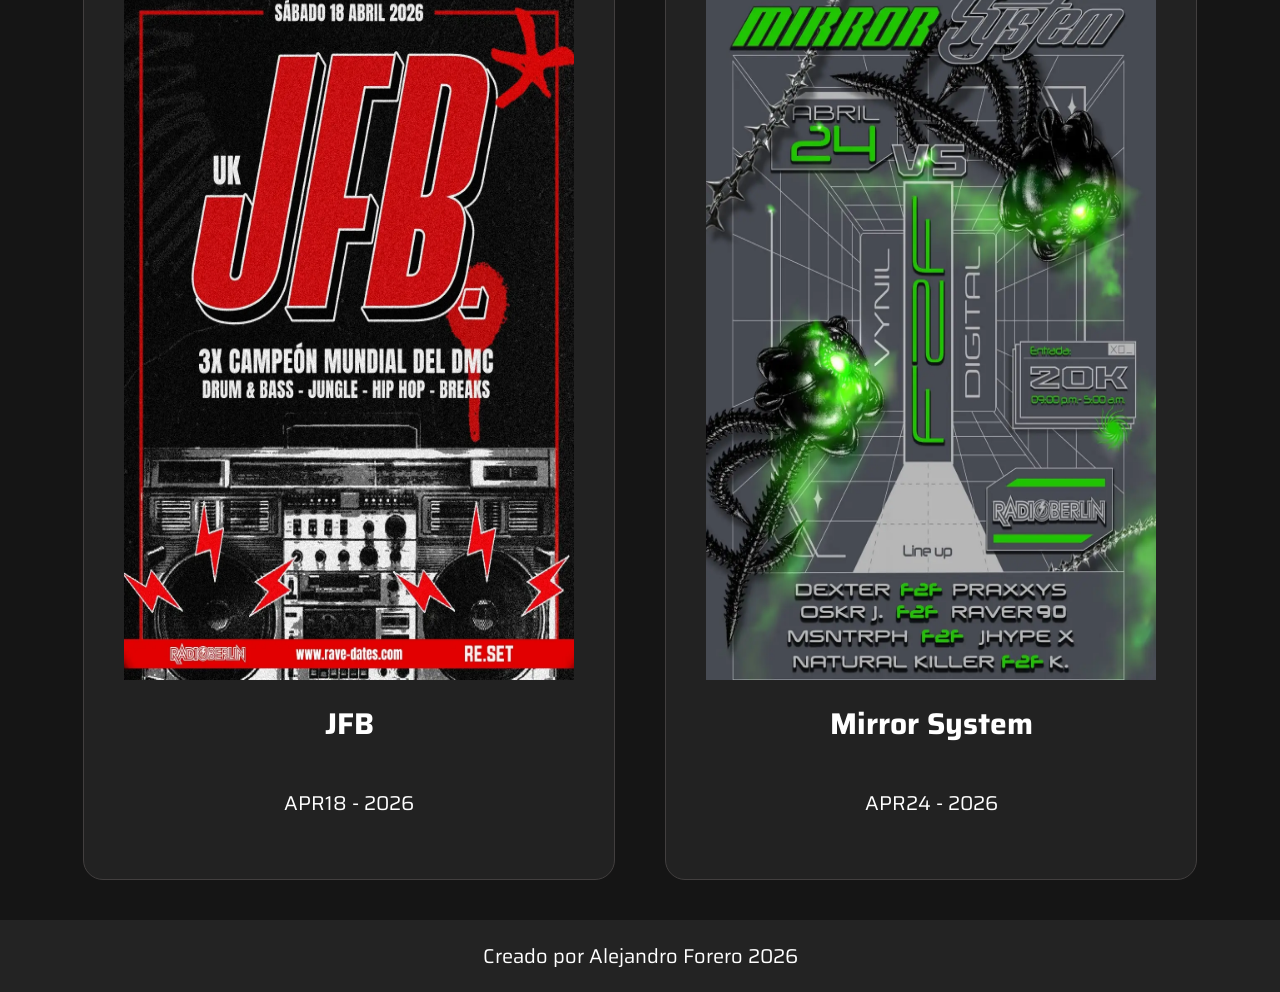
==== commit 12211f26: "Presentacion Cassett" ====
--- a/clubs.html
+++ b/clubs.html
@@ -60,7 +60,7 @@
 
                 <img class="tunnelfoto" src="./img/tunnel2.jpg" alt="">
 
-                <div class="lacation">
+                <div class="lcation">
 
                     <img class="pin" src="./img/location-dot-solid-full.svg" alt="">
 
@@ -114,7 +114,7 @@
 
                             <img class="tunnel1img" src="./img/tunnel2Flyer-historiatunnel.webp" alt="">
 
-                            <h2>Aniversario Lunary</h2>
+                            <h2>Aniversario</h2>
                             <p>MAY01 - 2026</p>
 
                         </div>
@@ -123,7 +123,7 @@
 
                             <img class="tunnel1img" src="./img/tunnel3Matteria+x+Under+Club+videoflyer-2.webp" alt="">
 
-                            <h2>Matteria X Under Club</h2>
+                            <h2>Matteria</h2>
                             <p>MAY23 - 2026</p>
 
                         </div>
@@ -160,7 +160,7 @@
                     es la guía y la pista de baile es el destino
                 </p>
 
-                <h2>Eventos</h2>
+                <h2>Events</h2>
 
                 <div class="radioevents">
 
--- a/clubs.css
+++ b/clubs.css
@@ -19,7 +19,7 @@
 }
 
 .tunnelpereira{
-    
+
     padding: 4rem;
 }
 
@@ -28,6 +28,15 @@
     flex-wrap: wrap;
 }
 
+@media (max-width: 2210px) {
+    .tunnelpereira{
+
+       display: block ;
+
+    }
+
+}
+
 .tunnel {
 
     display: block;
@@ -37,14 +46,66 @@
 .tunneltitulo {
 
     padding: 3rem;
+    text-align: center;
 }
 
 .tunnelfoto {
 
-    width: 90rem;
+    width: 100rem;
     height: 90rem;
 
 }
+
+@media (max-width: 2210px) {
+    .tunnelfoto{
+
+       margin: auto ;
+
+    }
+
+}
+
+@media (max-width: 960px) {
+    .tunnelfoto{
+
+       width: 60rem;
+       height: 60rem; ;
+
+    }
+
+}
+
+@media (max-width: 700px) {
+    .tunnelfoto{
+
+       width: 50rem;
+       height: 50rem;
+
+    }
+
+}
+
+@media (max-width:580px) {
+    .tunnelfoto{
+
+       width: 40rem;
+       height: 40rem;
+
+    }
+
+}
+
+@media (max-width:450px) {
+    .tunnelfoto{
+
+       width: 30rem;
+       height: 30rem;
+
+    }
+
+}
+
+
 
 .pin {
 
@@ -53,13 +114,24 @@
 
 }
 
+@media (max-width:440px) {
+    .pin{
+
+       height: 2.5rem;
+
+    }
+
+}
+
 .location {
 
     display: flex;
-    justify-content: space-between;
+    gap: .1rem;
     align-items: center;
 
 }
+
+
 
 .tunnelinfo {
 
@@ -70,7 +142,17 @@
 
 .tunnelevents {
 
-    justify-content: space-between;
+    justify-content: center;
+    gap: 8rem;
+
+}
+
+@media (max-width: 1320px) {
+    .tunnelevents{
+
+       display: block ;
+
+    }
 
 }
 
@@ -95,16 +177,25 @@
 
 .tunnel1img {
 
-    width: 30rem;
-    height: 50rem;
-    object-fit: cover;
+    width: 25rem;
+    height: 40rem;
+
+}
+
+@media (max-width:580px) {
+    .tunnel1img{
+
+       width: 25rem;
+       height: 40rem;
+
+    }
 
 }
 
 .radioberlin{
 
     padding: 4rem;
-    
+
 }
 
 .radio{
@@ -132,6 +223,56 @@
 
 }
 
+@media (max-width: 2210px) {
+    .radioimg{
+
+       width: auto;
+
+    }
+
+}
+
+@media (max-width: 1210px) {
+    .radioimg{
+
+       width: 80rem;
+       height: 50rem;
+
+    }
+
+}
+
+@media (max-width: 820px) {
+    .radioimg{
+
+       width: 50rem;
+       height: 30rem;
+
+    }
+
+}
+
+@media (max-width: 670px) {
+    .radioimg{
+
+       width: 40rem;
+       height: 20rem;
+
+    }
+
+}
+
+@media (max-width: 580px) {
+    .radioimg{
+
+       width: 30rem;
+       height: 20rem;
+
+    }
+
+}
+
+
 .radio3img{
 
     width: 45rem;
@@ -140,13 +281,33 @@
 
 }
 
+@media (max-width: 580px) {
+    .radio3img{
+
+       width: 30rem;
+       height: 40rem;
+
+    }
+
+}
+
 .radioevents{
 
     justify-content: center;
     gap: 5rem;
 
-
-}
+}
+
+@media (max-width: 1200px) {
+    .radioevents{
+
+       display: block ;
+       
+
+    }
+
+}
+
 
 .radio1{
 
@@ -159,8 +320,15 @@
     padding: 4rem;
     transition: .4s;
     background-color: rgba(38, 38, 38, 0.773);
-
-}
+    transition: 0.4s;
+
+}
+
+.radio1:hover {
+
+    transform: scale(1.1)
+}
+
 
 footer {
 
--- a/style.css
+++ b/style.css
@@ -16,7 +16,7 @@
     font-optical-sizing: auto;
     font-weight: weight;
     font-style: normal;
-    font-variation-settings: "wdth" 100;;
+    font-variation-settings: "wdth" 100;
 
 }
 
@@ -27,17 +27,41 @@
 
 }
 
+@media (max-width: 900px) {
+    .logo{
+
+       width: 10rem;
+       height: 10rem;
+             
+    }
+    
+}
+
+
+
 .navegacion{
 
-    width: 100%;
+    width: auto;
     height: 10rem;
     background-color: rgba(0, 0, 0, 0.864);
     display: flex;
     justify-content: space-between;
-    align-items: center;
-    
-
-}
+    align-items: center;    
+
+}
+
+@media (max-width: 900px) {
+    .navegacion{
+
+       width: auto;
+       height: 5rem;
+             
+    }
+    
+}
+
+
+
 
 .menu{
 
@@ -87,6 +111,7 @@
 
 main{
 
+    flex-wrap: wrap;
     background-color: rgba(0, 0, 0, 0.918);
     min-height: 100vh;
 }
@@ -123,7 +148,7 @@
 .marco{
 
     display: flex;
-    height: 100%;
+    height: auto;
     width: 100%;
     justify-content: center
 }
@@ -145,6 +170,16 @@
 
     justify-content:center;
 
+}
+
+@media (max-width: 900px) {
+    .galeriabox{
+
+        display: block;
+        
+       
+    }
+    
 }
 
 .richie{
@@ -153,11 +188,24 @@
     height: 700px;
     margin-top: 5rem;
     transition: .4s;
-
+    /* margin: auto; */
+
+}
+
+@media (max-width: 1315px) {
+    .richie{
+        width: 30rem;
+        height: 45rem;
+        padding: 2rem 0rem 0rem;
+    }
+    
 }
 
 
 article{
+    /* text-align: center; */
+
+    flex-wrap: wrap;
     display: flex;
     flex-direction: column;
     justify-content: center;
@@ -176,10 +224,6 @@
 
 }
 
-.close{
-
-
-}
 
 .richiemodal{
 
@@ -209,6 +253,14 @@
 
 }
 
+@media (max-width: 1315px) {
+    .sven{
+        width: 30rem;
+        height: 45rem;
+    }
+    
+}
+
 .sven:hover{
 
     transform: scale(1.1);
@@ -222,6 +274,7 @@
     margin: auto;
 
 }
+
 
 .baum{
 
@@ -233,6 +286,27 @@
 
 }
 
+@media (max-width: 900px) {
+    .baum{
+       margin: auto;
+    }
+
+    article{
+        margin: 0;
+    }
+
+    
+}
+
+@media (max-width: 1315px) {
+    .baum{
+        width: 35rem;
+        height: 20rem;
+        padding: 2rem 0rem 0rem;
+    }
+    
+}
+
 .baum:hover{
 
     transform: scale(1.1);
@@ -270,25 +344,47 @@
 
 .box{
 
-    display: flex;
-    flex-wrap: wrap;
+    flex-wrap: wrap;
+    display: flex;
     display: block;
     border: .1rem solid rgba(37, 37, 37, 0.61);
     padding: 2rem;
     text-align: center;
-
-}
+   
+}
+
+@media (max-width: 900px) {
+    .box{
+    
+        padding: 1rem;
+    }
+    
+}
+
+
+
 
 .musica{
 
     padding: 5rem 0rem 15rem 0rem;
     gap: 5rem;
     justify-content: center;
-
+    flex-wrap: wrap;
+
+}
+
+@media (max-width: 500px) {
+    .musica{
+    
+        padding: 1rem 0rem 0rem 0rem;
+
+    }
+    
 }
 
 .newmusic{
 
+    flex-wrap: wrap;
     border: .1rem solid rgb(105, 103, 103);
     text-align: center;
     align-items: center;
@@ -302,14 +398,38 @@
     
 }
 
+
+
+
 .album{
 
-    height: 20rem;
-    height: 40em;
+    height: 40rem;
     border-radius: 2rem;
     
 }
 
+@media (max-width: 870px) {
+    .album{
+    
+        height: 30rem;
+
+    }
+    .newmusic{
+    width: 100%;
+
+    }
+    
+}
+
+@media (max-width: 500px) {
+    .album{
+
+         height: 25rem;
+       
+    }
+    
+}
+
 footer{
 
     background-color: rgba(0, 0, 0, 0.864);
